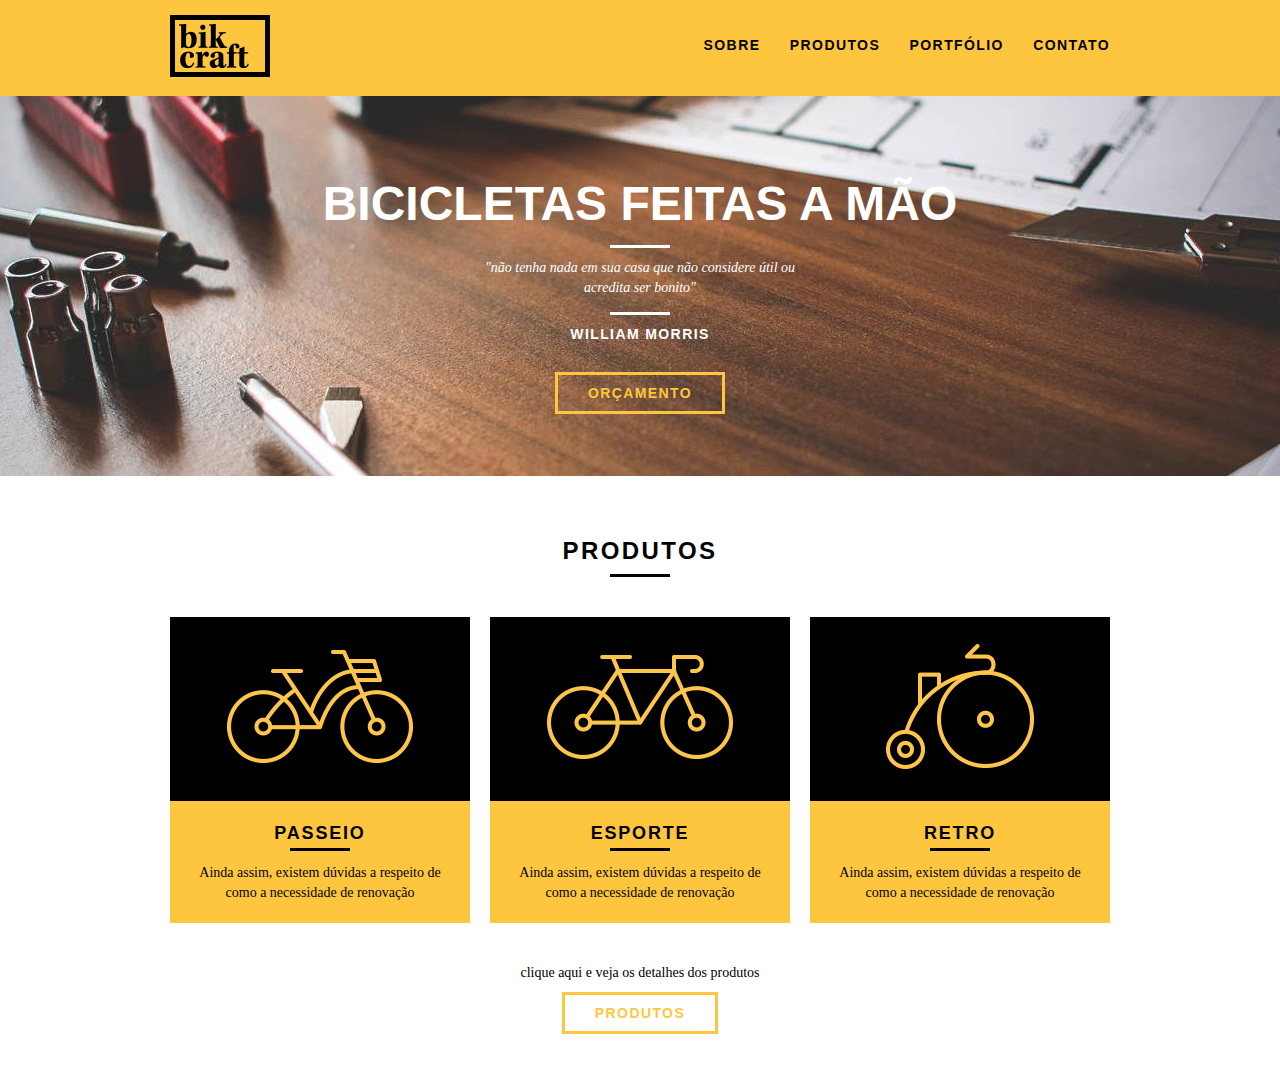
==== index.html @ b8c718c4 "Adding homepage products section" ====
<!DOCTYPE html>
<html lang="pt-br">
  <head>
    <meta charset="utf-8">
    <title>Bikcraft</title>
    <link rel="stylesheet" href="css/normalize.css">
    <link rel="stylesheet" href="css/reset.css">
    <link rel="stylesheet" href="css/grid.css">
    <link rel="stylesheet" href="css/style.css">
  </head>

  <body>

    <header class="header">
      <div class="container">
        <a href="index.html" class="grid-4">
          <img src="img/bikcraft.png" alt="Bikcraft">
        </a>

        <nav class="header_menu grid-12">
          <ul>
            <li>
              <a href="sobre.html">
                Sobre
              </a>
            </li>
            <li>
              <a href="produtos.html">
                Produtos
              </a>
            </li>
            <li>
              <a href="portfolio.html">
                Portfólio
              </a>
            </li>
            <li>
              <a href="contato.html">
                Contato
              </a>
            </li>
          </ul>
        </nav>
      </div>

    </header>

    <section class="introducao">
      <div class="container">
        <h1>Bicicletas Feitas a Mão</h1>
        <blockquote class="quote-externo">
          <p>"não tenha nada em sua casa que não considere útil ou acredita ser bonito"</p>
          <cite>WILLIAM MORRIS</cite>
        </blockquote>

        <a href="produtos.html" class="btn">Orçamento</a>
      </div>
    </section>

    <section class="container produtos">
      <h2 class="subtitulo">Produtos</h2>

      <ul class="produtos-lista">
        <li class="grid-1-3">
          <div class="produtos-icone">
            <img src="img/produtos/passeio.png" alt="Bikcraft passeio">
          </div>
          <h3>Passeio</h3>
          <p>Ainda assim, existem dúvidas a respeito de como a necessidade de renovação</p>
        </li>

        <li class="grid-1-3">
          <div class="produtos-icone">
            <img src="img/produtos/esporte.png" alt="Bikcraft esporte">
          </div>
          <h3>Esporte</h3>
          <p>Ainda assim, existem dúvidas a respeito de como a necessidade de renovação</p>
        </li>

        <li class="grid-1-3">
          <div class="produtos-icone">
            <img src="img/produtos/retro.png" alt="Bikcraft retro">
          </div>
          <h3>Retro</h3>
          <p>Ainda assim, existem dúvidas a respeito de como a necessidade de renovação</p>
        </li>

      </ul>

      <div class="call">
        <p>clique aqui e veja os detalhes dos produtos</p>
        <a href="produtos.html" class="btn btn-preto">Produtos</a>
      </div>

    </section>

  </body>
</html>
---- css/grid.css ----
*, *:before, *:after {
  -webkit-box-sizing: border-box; 
  -moz-box-sizing: border-box; 
  box-sizing: border-box;
}

.container {
	width: 960px;
	margin: 0 auto;
	padding: 0px;
	position: relative;
}

.container:after, .container:before {
	content: " ";
	display: table;
}

.container:after {
	clear: both;
}

.grid-1, .grid-2, .grid-3, .grid-4, .grid-5, .grid-6, .grid-7, .grid-8, .grid-9, .grid-10, .grid-11, .grid-12, .grid-13, .grid-14, .grid-15, .grid-16, .grid-1-3 {
	float: left;
	margin-left: 10px;
	margin-right: 10px;
}

.grid-1 	{width: 40px;}
.grid-2 	{width: 100px;}
.grid-3 	{width: 160px;}
.grid-4 	{width: 220px;}
.grid-5 	{width: 280px;}
.grid-6 	{width: 340px;}
.grid-7 	{width: 400px;}
.grid-8 	{width: 460px;}
.grid-9 	{width: 520px;}
.grid-10 	{width: 580px;}
.grid-11 	{width: 640px;}
.grid-12 	{width: 700px;}
.grid-13 	{width: 760px;}
.grid-14 	{width: 820px;}
.grid-15 	{width: 880px;}
.grid-16 	{width: 940px;}
.grid-1-3	{width: 300px;}
---- css/style.css ----
/* Estilos Gerais */

body {
  font-family: Arial, Helvetica, sans-serif;
}

p { 
  font-family: Georgia, "Times New Roman", serif;
  font-size: 14px;
  line-height: 20px;
}

.btn {
  border: 3px solid #fec63e;
  padding: 10px 30px;
  color: #fec63e;
  font-size: 14px;
  font-weight: bold;
  line-height: 20px;
  text-transform: uppercase;
  letter-spacing: .1em;
}

.btn:hover {
  color: #FFF;
  border-color: #FFF;
}

.btn.btn-preto:hover {
  color: #000;
  border-color: #000;
}


.subtitulo {
  font-size: 24px;
  font-weight: bold;
  line-height: 30px;
  letter-spacing: .1em;
  color: #000;
  text-transform: uppercase;
  text-align: center;
  margin-bottom: 40px;
}

.subtitulo:after {
  content: "";
  display: block;
  width: 60px;
  height: 3px;
  background: #000;
  margin: 8px auto;
}

/* Header */

.header {
  position: fixed;
  top: 0;
  width: 100%;
  background: #fec63e;
  padding: 15px 0;
  z-index: 10;
}

.header_menu {
  text-align: right;
}

.header_menu ul li {
  display: inline-block;
  margin-left: 25px;
  margin-top: 20px;
}

.header_menu ul li a {
  color: #000;
  font-weight: bold;
  text-transform: uppercase;
  letter-spacing: .1em;
  font-size: 14px;
  line-height: 20px;
  padding: 10px 0;
}

.header_menu ul li a:hover {
  color: #fff;
}

/* Introdução */

.introducao {
  width: 100%;
  height: 380px;
  background: url("../img/bg.jpg") no-repeat center;
  background-size: cover;
  margin-top: 96px;
  text-align: center;
  padding-top: 80px;
}

.introducao h1 {
  font-size: 48px;
  color: #FFF;
  font-weight: bold;
  text-transform: uppercase;
}

.quote-externo {
  max-width: 320px;
  margin: 0 auto;
  color: #FFF;
  margin-bottom: 40px;
}

.quote-externo p {
  font-style: italic;
}

.quote-externo p:before, .quote-externo p:after {
  content: "";
  display: block;
  width: 60px;
  height: 3px;
  background: #FFF;
  margin: 14px auto 10px auto;
}

.quote-externo cite {
  font-style: normal;
  font-weight: bold;
  font-size: 14px;
  letter-spacing: .1em;
}

/* Produtos */

.produtos {
  padding: 60px 0;
}

.produtos-lista li {
  background: #fec63e;
  text-align: center;
}

.produtos-lista li h3 {
  font-size: 18px;
  font-weight: bold;
  line-height: 25px;
  text-transform: uppercase;
  letter-spacing: .1em;
  margin-top: 20px;
}

.produtos-lista li h3:after {
  content: "";
  display: block;
  width: 60px;
  height: 3px;
  background: #000;
  margin: 2px auto;
}

.produtos-icone {
  background: #000;
  padding: 20px;
}

.produtos-lista li p {
  padding: 10px 20px 20px 20px;
}

.call {
  padding-top: 40px;
  text-align: center;
  clear: both;
}

.call p {
  margin-bottom: 20px;
}
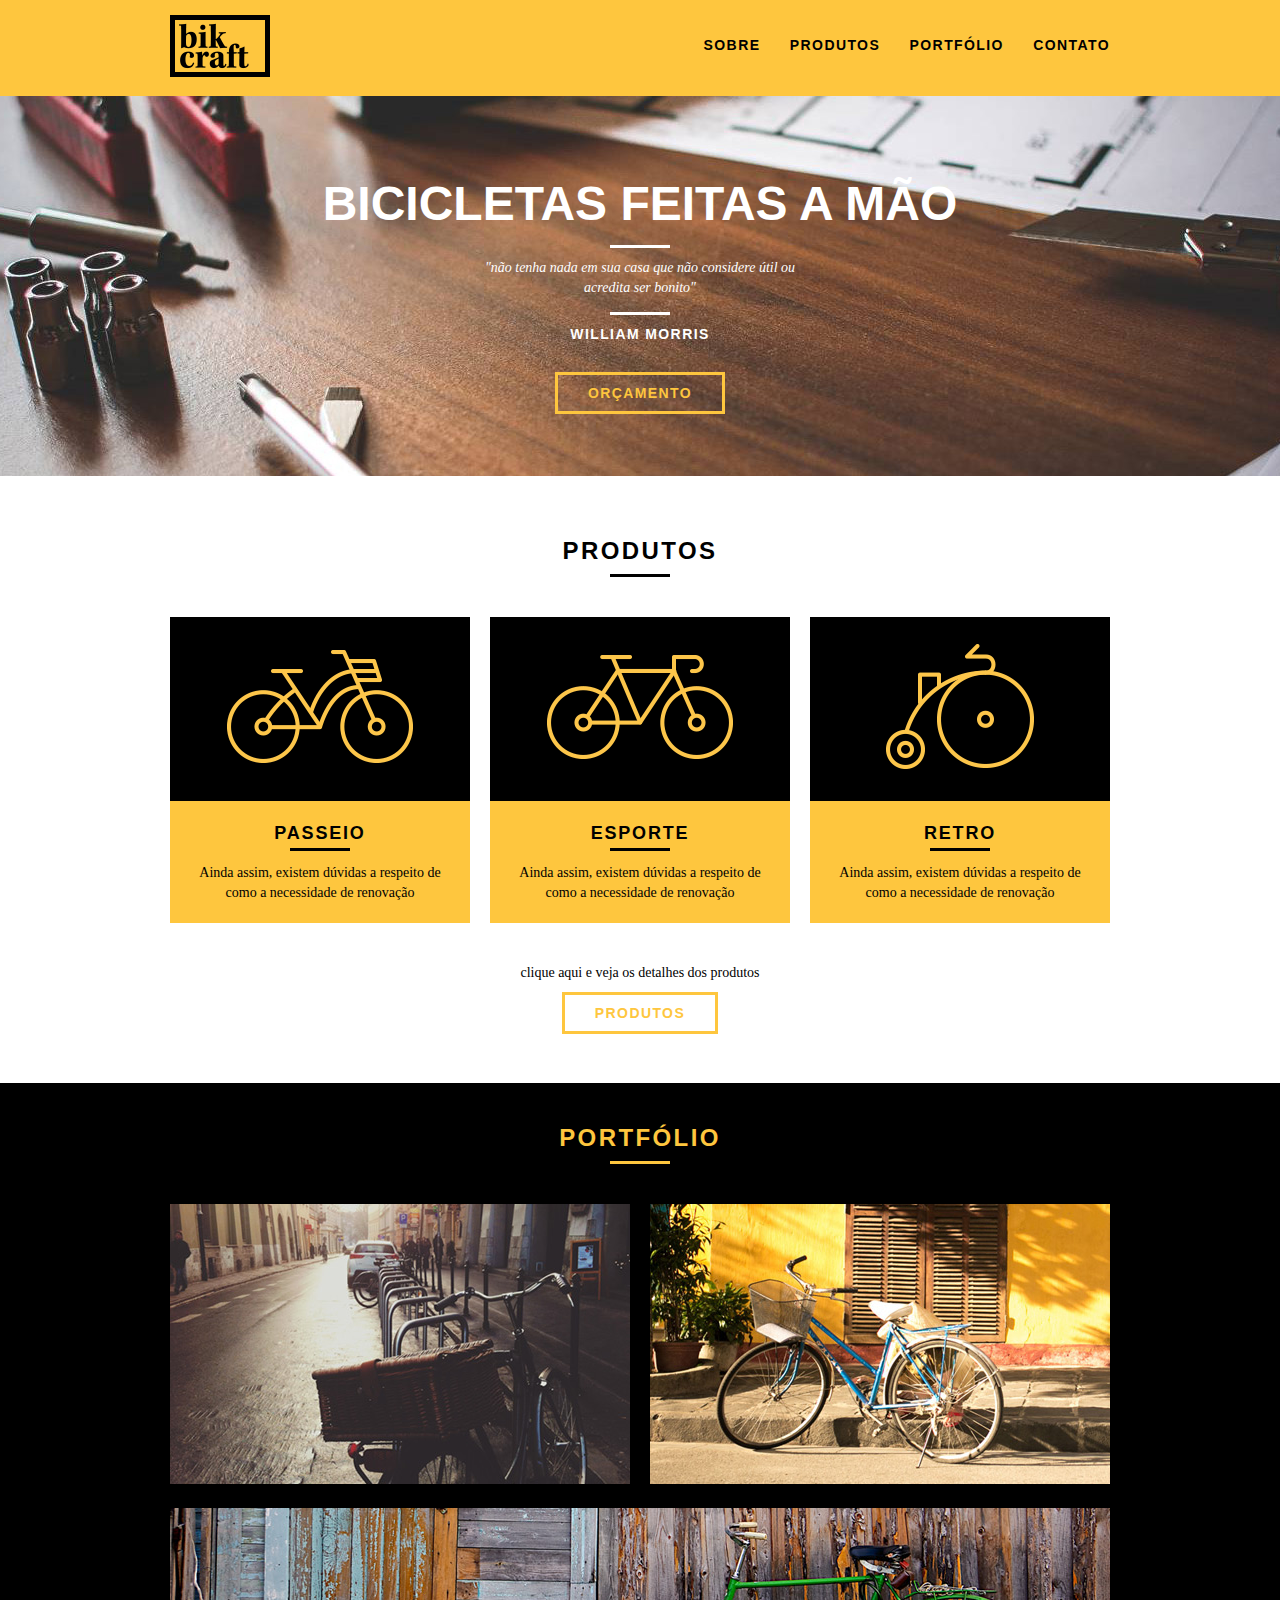
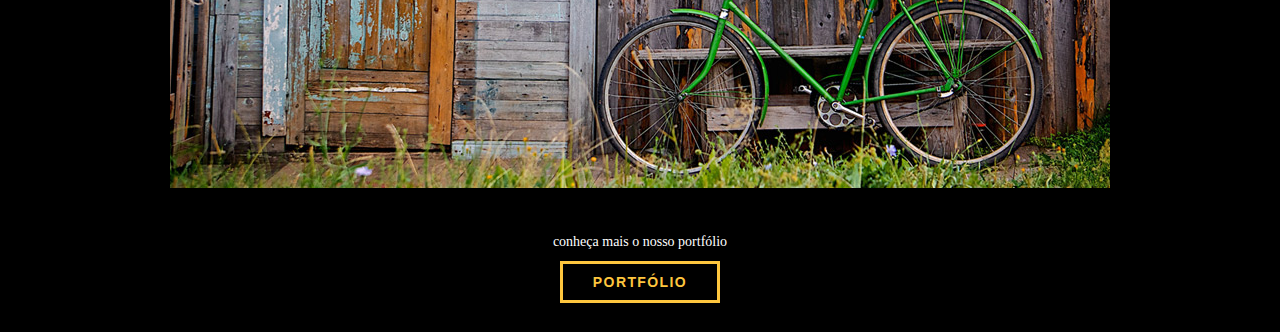
==== commit 25621533: "Adding home portfolio" ====
--- a/index.html
+++ b/index.html
@@ -94,5 +94,25 @@
 
     </section>
 
+    <!-- Fecha Produtos -->
+
+    <section class="portfolio">
+      <div class="container">
+
+        <h2 class="subtitulo">Portfólio</h2>
+        <ul class="portfolio-lista">
+          <li class="grid-8"><img src="img/portfolio/retro.jpg" alt="bicicleta retro"></li>
+          <li class="grid-8"><img src="img/portfolio/passeio.jpg" alt="bicicleta passeio"></li>
+          <li class="grid-16"><img src="img/portfolio/esporte.jpg" alt="bicicleta esporte"></li>
+        </ul>
+
+        <div class="call">
+          <p>conheça mais o nosso portfólio</p>
+          <a href="portfolio.html" class="btn">Portfólio</a>
+        </div>
+
+      </div>
+    </section>
+
   </body>
 </html>--- a/css/style.css
+++ b/css/style.css
@@ -179,4 +179,28 @@
 
 .call p {
   margin-bottom: 20px;
+}
+
+/* Portfólio */
+
+.portfolio {
+  width: 100%;
+  background: #000;
+  padding: 40px 0;
+}
+
+.portfolio  .subtitulo {
+  color: #fec63e;
+}
+
+.portfolio  .subtitulo:after {
+  background: #fec63e;
+}
+
+.portfolio-lista li:last-child {
+  margin-top: 20px;
+}
+
+.portfolio .call p {
+  color: #FFF;
 }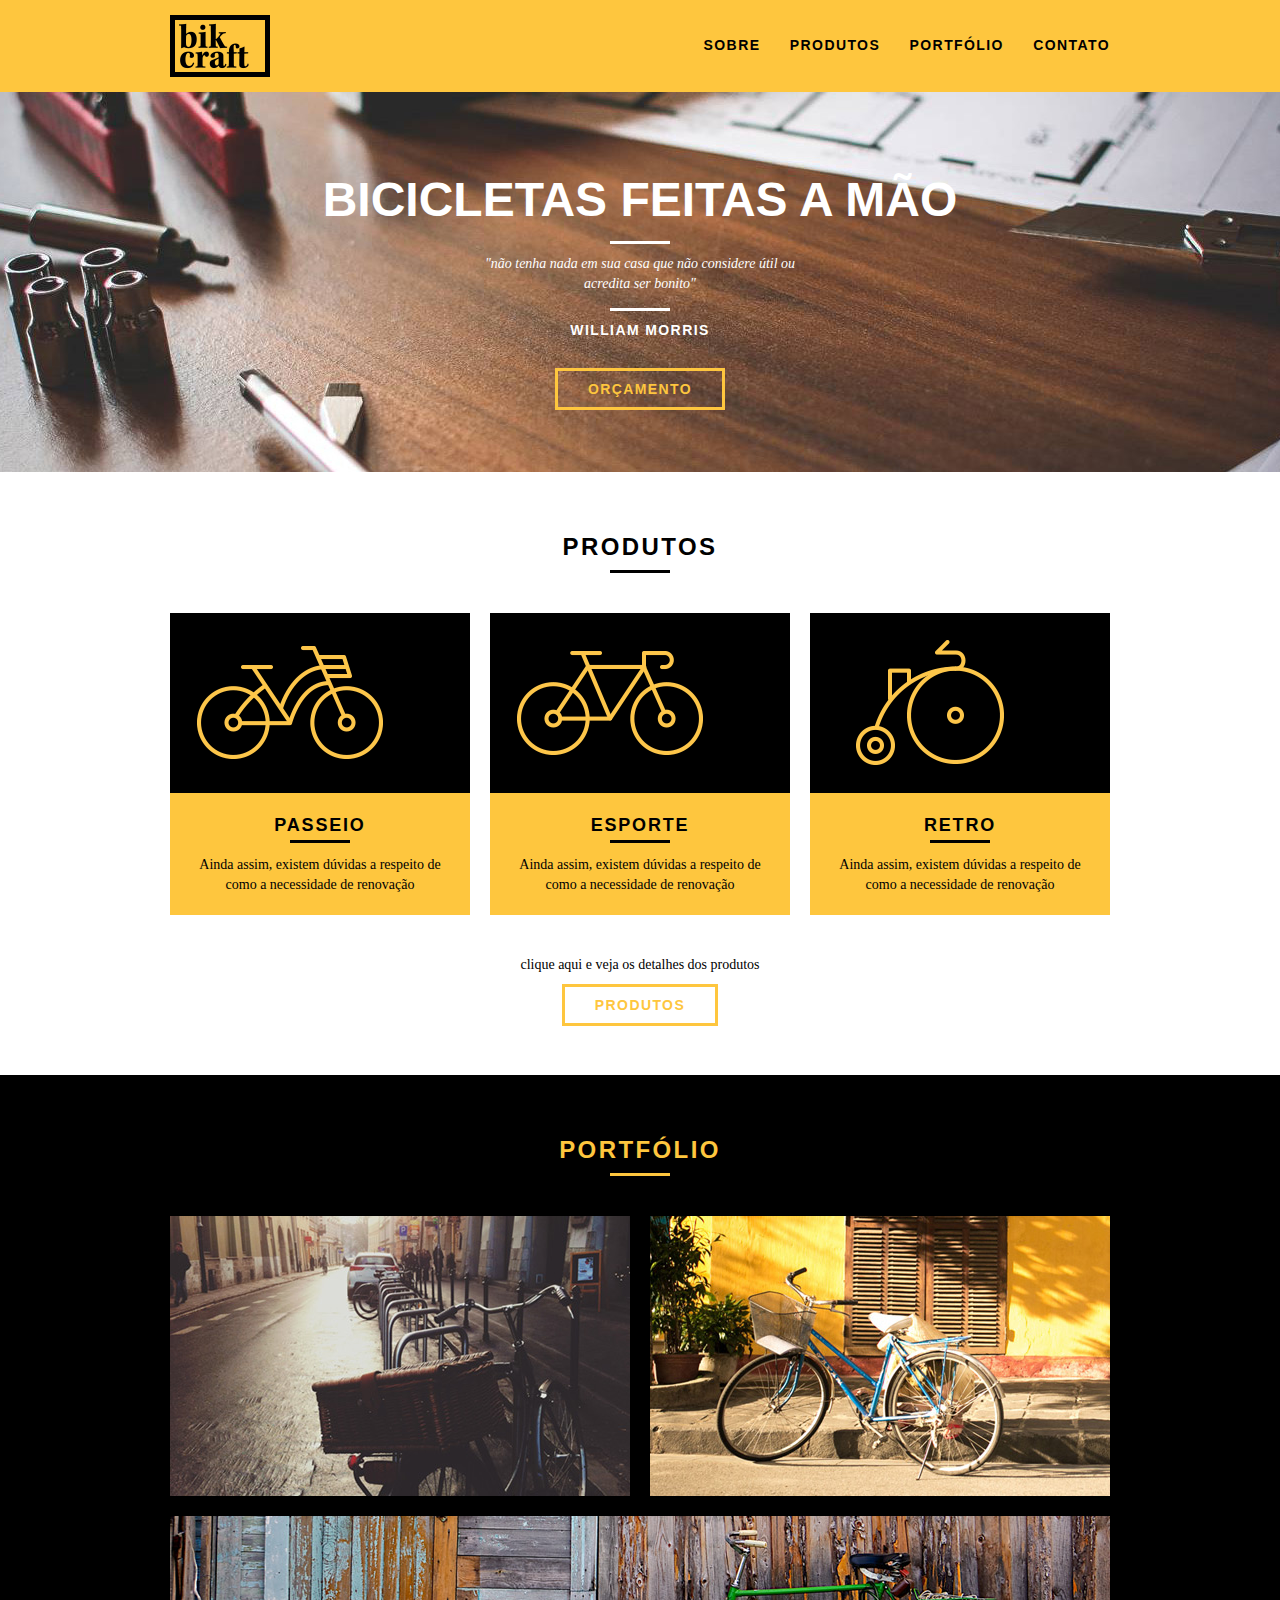
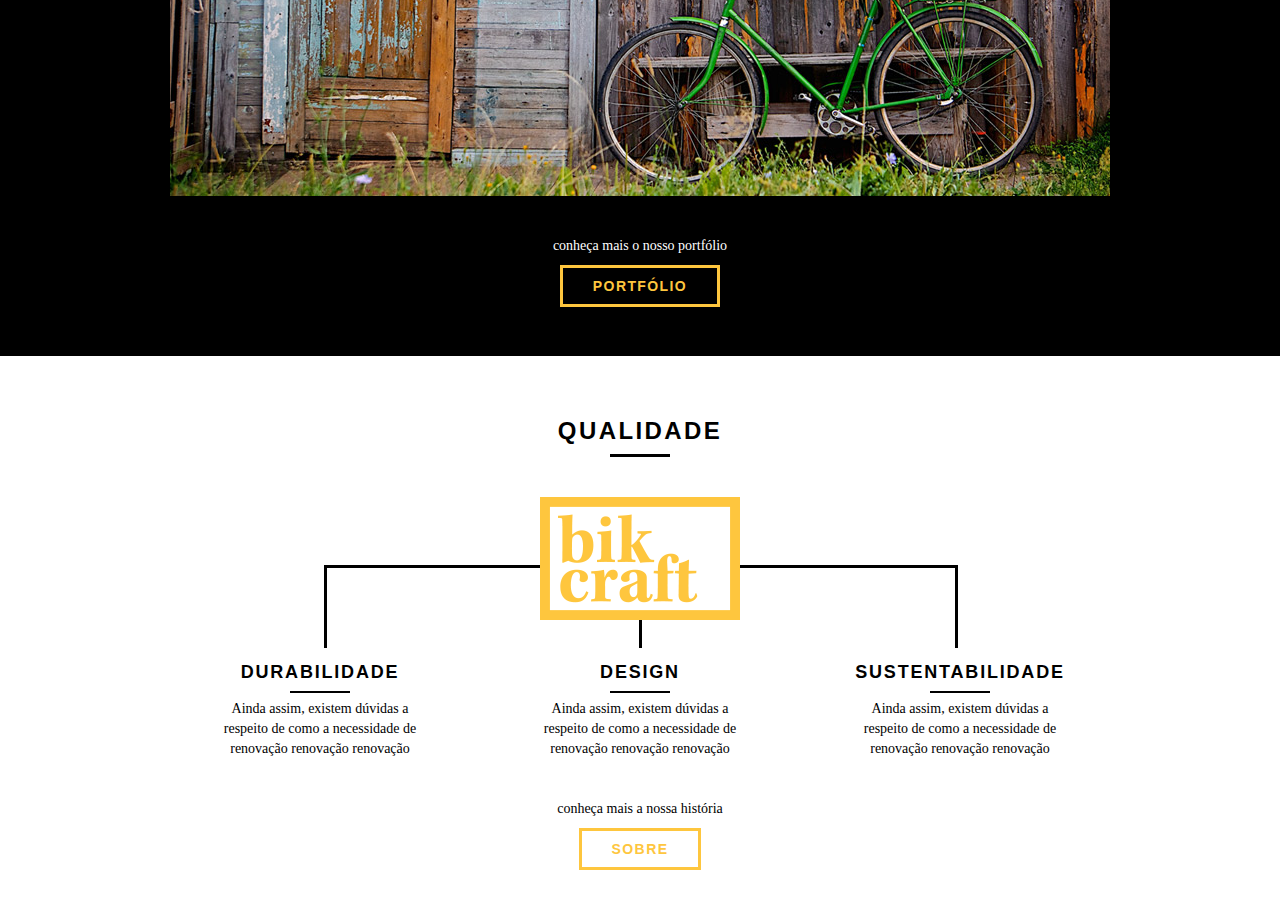
==== commit c52cf64a: "Adding home quality" ====
--- a/index.html
+++ b/index.html
@@ -114,5 +114,40 @@
       </div>
     </section>
 
+    <!-- Fecha Portfólio -->
+
+    <section class="container qualidade">
+      <h2 class="subtitulo">Qualidade</h2>
+      <img src="img/bikcraft-qualidade.png" alt="Bikcraft">
+
+      <ul class="qualidade-lista">
+        <li class="grid-1-3">
+          <h3>Durabilidade</h3>
+          <p>
+            Ainda assim, existem dúvidas a respeito de como a necessidade de renovação renovação renovação
+          </p>
+        </li>
+
+        <li class="grid-1-3">
+          <h3>Design</h3>
+          <p>
+            Ainda assim, existem dúvidas a respeito de como a necessidade de renovação renovação renovação
+          </p>
+        </li>
+
+        <li class="grid-1-3">
+          <h3>Sustentabilidade</h3>
+          <p>
+            Ainda assim, existem dúvidas a respeito de como a necessidade de renovação renovação renovação
+          </p>
+        </li>
+      </ul>
+
+      <div class="call">
+        <p>conheça mais a nossa história</p>
+        <a href="sobre.html" class="btn btn-preto">Sobre</a>
+      </div>
+    </section>
+
   </body>
 </html>--- a/css/style.css
+++ b/css/style.css
@@ -8,6 +8,10 @@
   font-family: Georgia, "Times New Roman", serif;
   font-size: 14px;
   line-height: 20px;
+}
+
+img {
+  display: block;
 }
 
 .btn {
@@ -30,7 +34,6 @@
   color: #000;
   border-color: #000;
 }
-
 
 .subtitulo {
   font-size: 24px;
@@ -94,7 +97,7 @@
   height: 380px;
   background: url("../img/bg.jpg") no-repeat center;
   background-size: cover;
-  margin-top: 96px;
+  margin-top: 92px;
   text-align: center;
   padding-top: 80px;
 }
@@ -186,7 +189,7 @@
 .portfolio {
   width: 100%;
   background: #000;
-  padding: 40px 0;
+  padding: 60px 0;
 }
 
 .portfolio  .subtitulo {
@@ -203,4 +206,53 @@
 
 .portfolio .call p {
   color: #FFF;
+}
+
+/* Qualidade */
+
+.qualidade {
+  padding: 60px 0;
+}
+
+.qualidade:after {
+  content: "";
+  width: 634px;
+  height: 83px;
+  display: block;
+  background: url("../img/linhas.png") no-repeat center;
+  position: absolute;
+  top: 209px;
+  right: 162px;
+  z-index: -1;
+}
+
+.qualidade img {
+  margin: 0 auto;
+}
+
+.qualidade-lista {
+  padding-top: 20px;
+}
+
+.qualidade-lista li {
+  text-align: center;
+  padding: 0 40px;
+}
+
+.qualidade-lista li h3 {
+  font-weight: bold;
+  font-size: 18px;
+  line-height: 25px;
+  text-transform: uppercase;
+  letter-spacing: .1em;
+  margin-top: 20px;
+}
+
+.qualidade-lista li h3:after {
+  content: "";
+  display: block;
+  width: 60px;
+  height: 2px;
+  background: #000;
+  margin: 6px auto;
 }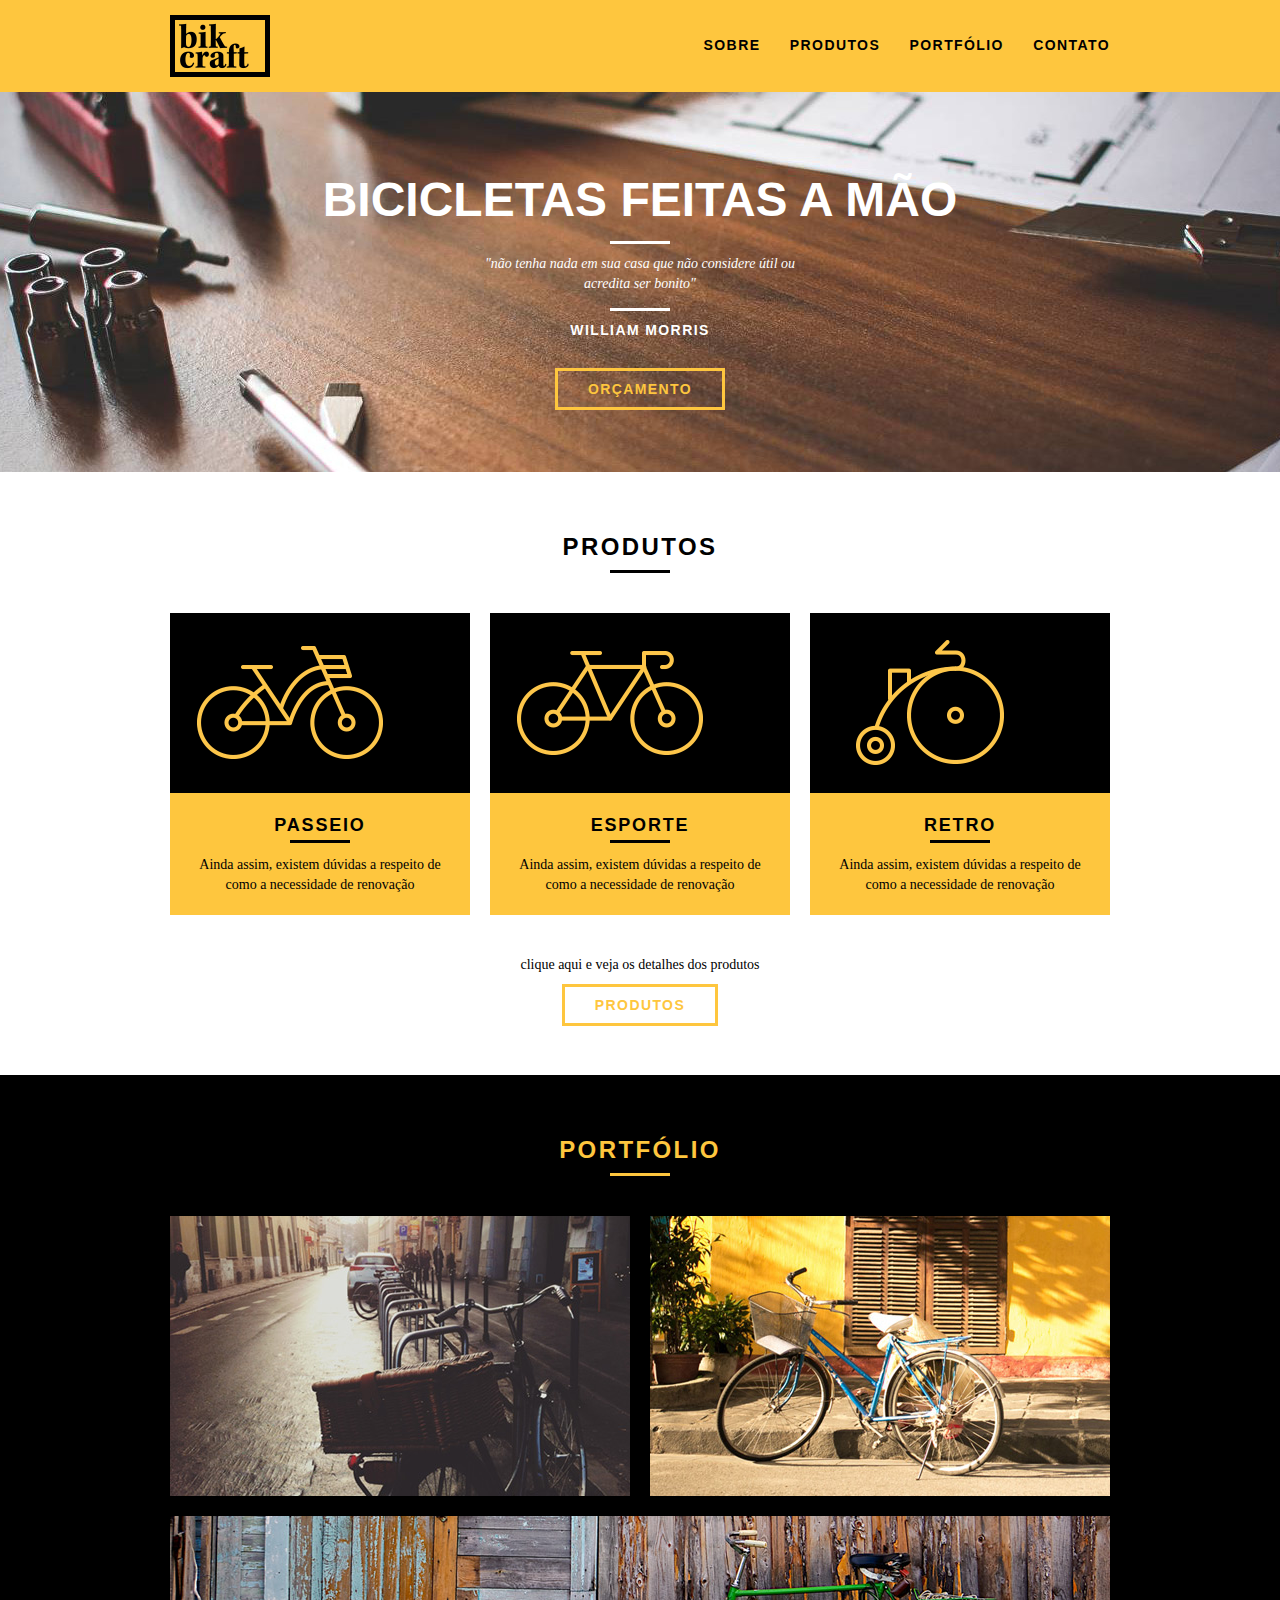
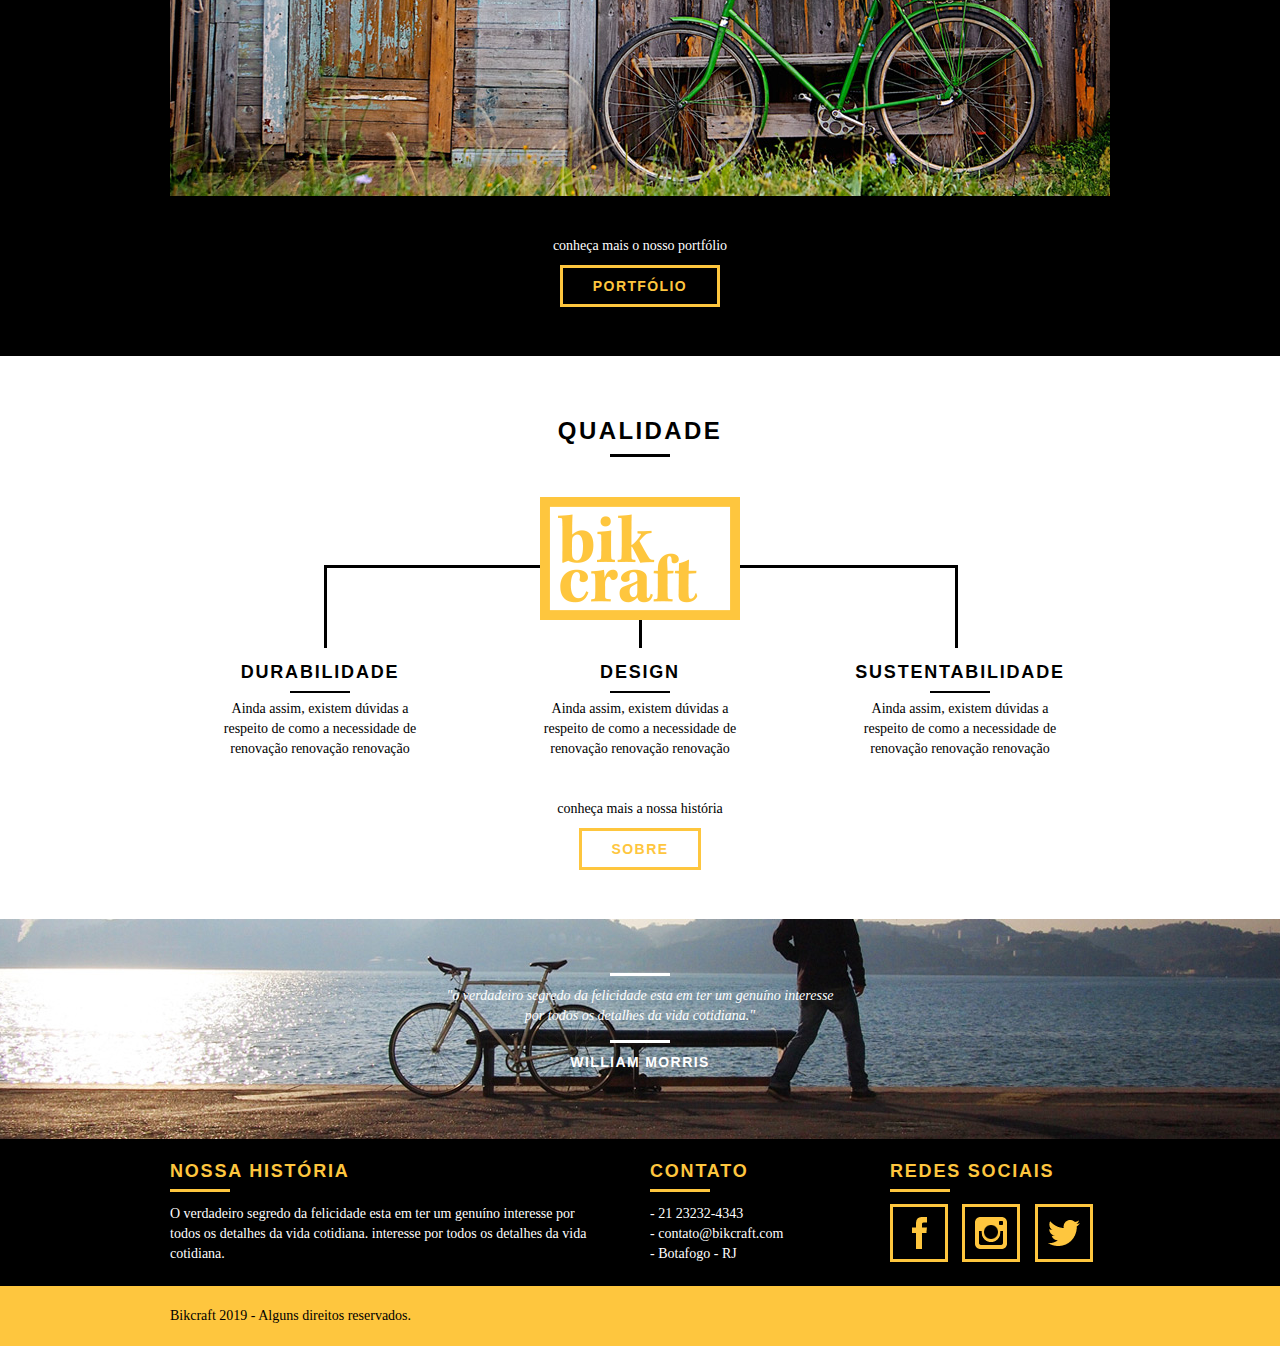
==== commit 80c0e7ed: "Adding footer and ending it" ====
--- a/index.html
+++ b/index.html
@@ -149,5 +149,61 @@
       </div>
     </section>
 
+    <!-- Fecha qualidade -->
+
+    <section class="quebra">
+      <blockquote class="quote-externo container">
+        <p>"o verdadeiro segredo da felicidade esta em ter um genuíno interesse por todos os detalhes da vida cotidiana."</p>
+        <cite>WILLIAM MORRIS</cite>
+      </blockquote>
+    </section>
+
+    <footer>
+      <div class="footer">
+        <div class="container">
+          <div class="grid-8 footer-historia">
+            <h3>Nossa História</h3>
+            <p>O verdadeiro segredo da felicidade esta em ter um genuíno interesse por todos os detalhes da vida cotidiana. interesse por todos os detalhes da vida cotidiana.</p>
+          </div>
+
+          <div class="grid-4 footer-contato">
+            <h3>Contato</h3>
+            <ul>
+              <li>- 21 23232-4343</li>
+              <li>- contato@bikcraft.com</li>
+              <li>- Botafogo - RJ</li>
+            </ul>
+          </div>
+
+          <div class="grid-4 footer-redes">
+            <h3>Redes Sociais</h3>
+            <ul>
+              <li>
+                <a href="http://facebook.com" target="_blank">
+                  <img src="img/redes-sociais/facebook.png" alt="facebook">
+                </a>
+              </li>
+              <li>
+                <a href="http://instagram.com" target="_blank">
+                  <img src="img/redes-sociais/instagram.png" alt="instagram">
+                </a>
+              </li>
+              <li>
+                <a href="http://twitter.com" target="_blank">
+                  <img src="img/redes-sociais/twitter.png" alt="twitter">
+                </a>
+              </li>
+            </ul>
+          </div>
+        </div>
+      </div>
+
+      <div class="copyright">
+        <div class="container">
+          <p class="grid-16">Bikcraft 2019 - Alguns direitos reservados.</p>
+        </div>
+      </div>
+    </footer>
+
   </body>
 </html>--- a/css/style.css
+++ b/css/style.css
@@ -255,4 +255,77 @@
   height: 2px;
   background: #000;
   margin: 6px auto;
+}
+
+/* Quebra */
+
+.quebra {
+  width: 100%;
+  height: 220px;
+  background: url("../img/bg-footer.jpg") no-repeat center;
+  background-size: cover;
+  text-align: center;
+  padding-top: 40px;
+}
+
+.quebra > .quote-externo {
+  max-width: 400px;
+}
+
+/* Footer */
+
+.footer {
+  width: 100%;
+  background: #000;
+  color: #FFF;
+  padding: 20px 0;
+}
+
+.footer h3 {
+  font-size: 18px;
+  line-height: 24px;
+  color: #fec63e;
+  text-transform: uppercase;
+  letter-spacing: .1em;
+  font-weight: bold;
+}
+
+.footer h3:after {
+  content: "";
+  display: block;
+  background: #fec63e;
+  width: 60px;
+  height: 3px;
+  margin: 6px 0 12px 0;
+}
+
+.footer-historia {
+  padding-right: 40px;
+}
+
+.footer-contato ul li {
+  font-size: 14px;
+  line-height: 20px;
+  font-family: Georgia, 'Times New Roman', Times, serif;
+}
+
+.footer-redes ul li {
+  display: inline-block;
+  margin-right: 10px;
+}
+
+.footer-redes ul li a {
+  border: 3px solid #fec63e;
+  display: block;
+  padding: 10px;
+}
+
+.footer-redes ul li a:hover {
+  border-color: #FFF;
+}
+
+.copyright {
+  width: 100%;
+  background: #fec63e;
+  padding: 20px 0;
 }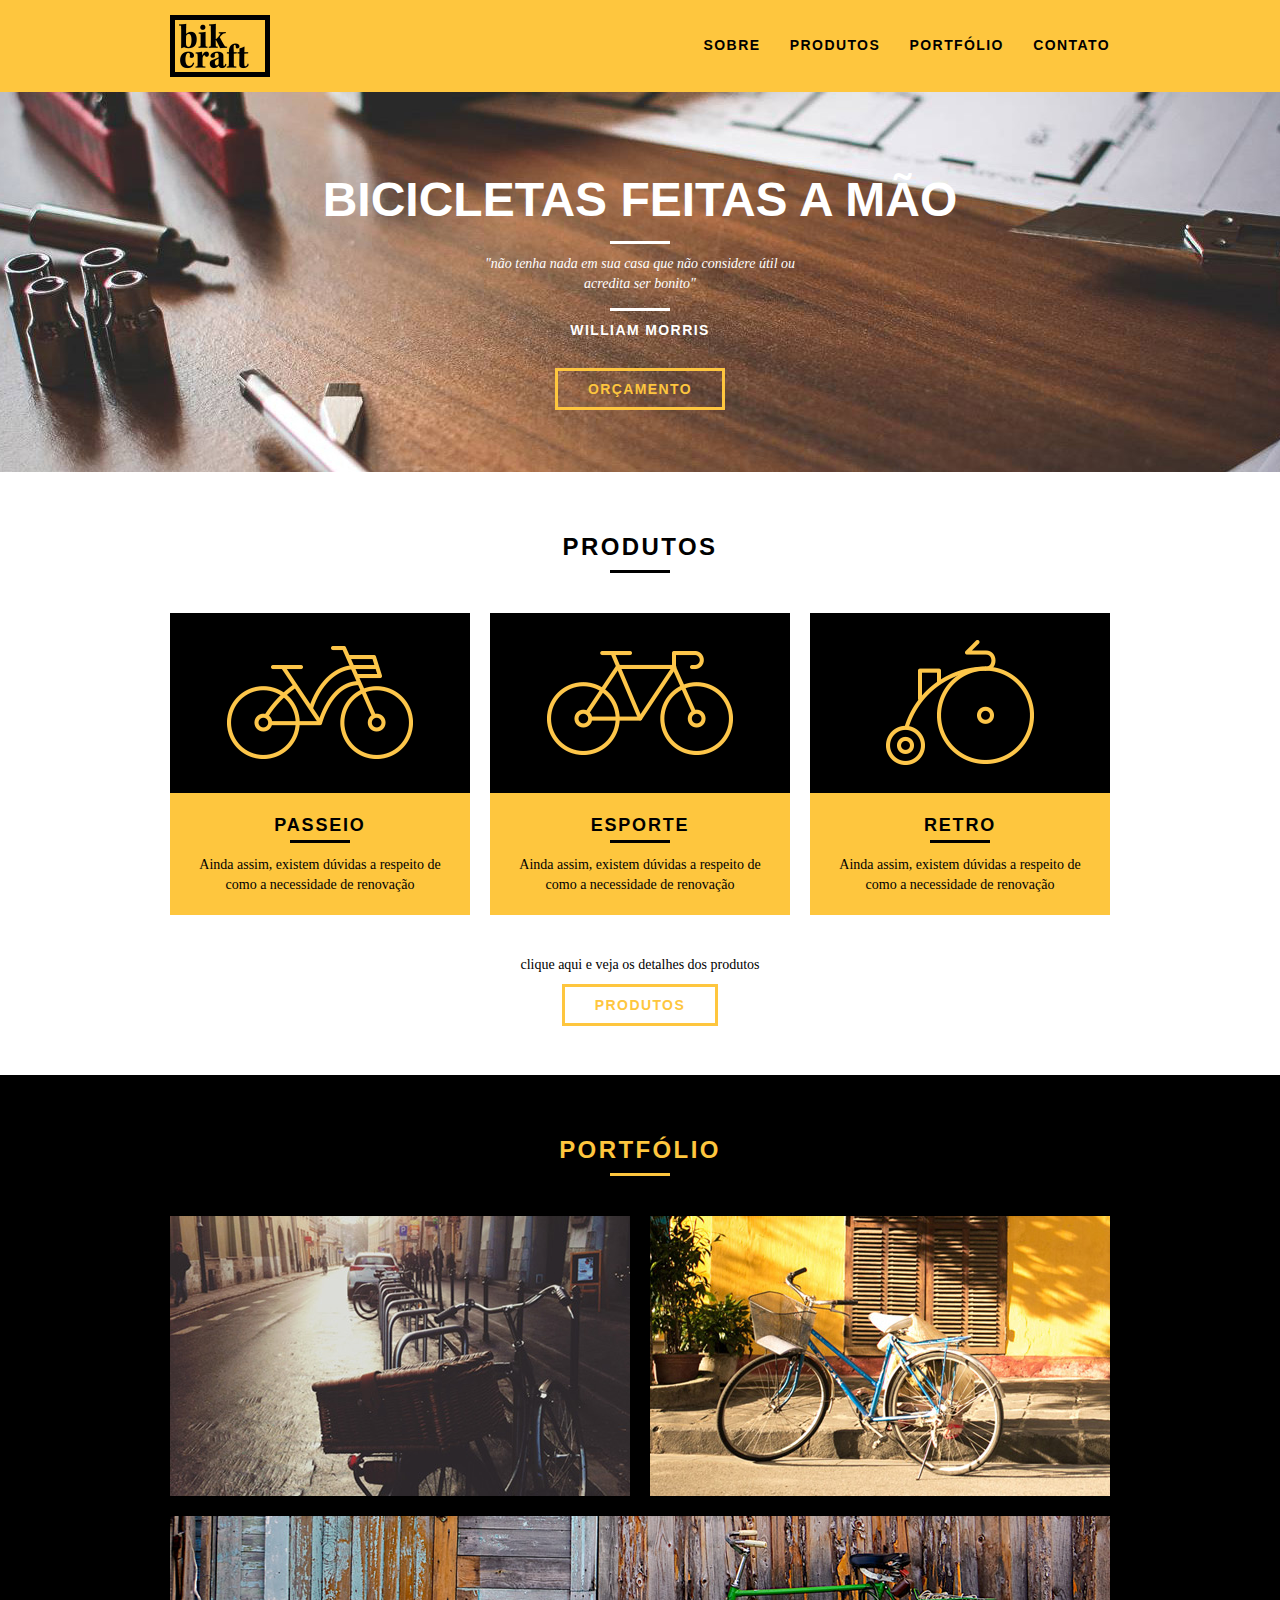
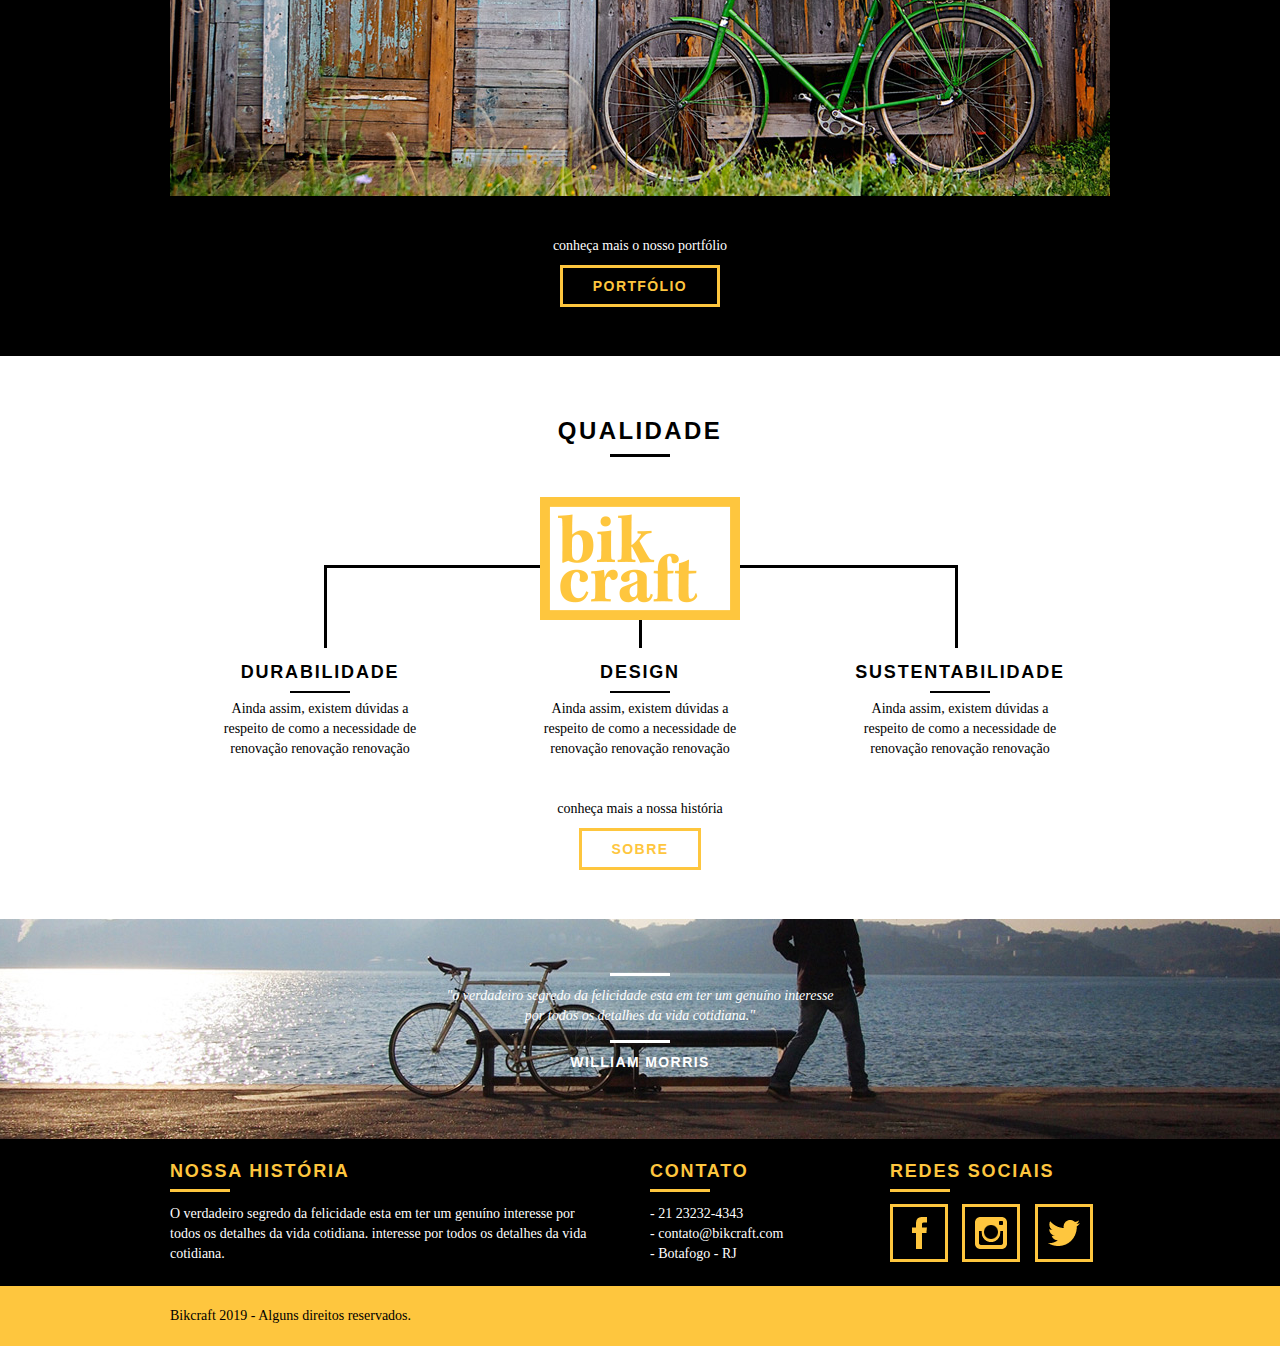
==== commit e6cb6b0a: "Adding responsivo.css and adjusting header" ====
--- a/index.html
+++ b/index.html
@@ -7,6 +7,7 @@
     <link rel="stylesheet" href="css/reset.css">
     <link rel="stylesheet" href="css/grid.css">
     <link rel="stylesheet" href="css/style.css">
+    <link rel="stylesheet" href="css/responsivo.css">
   </head>
 
   <body>
--- a/css/grid.css
+++ b/css/grid.css
@@ -42,4 +42,40 @@
 .grid-14 	{width: 820px;}
 .grid-15 	{width: 880px;}
 .grid-16 	{width: 940px;}
-.grid-1-3	{width: 300px;}+.grid-1-3	{width: 300px;}
+
+@media only screen and (min-width: 788px) and (max-width: 979px) {
+	.container {
+		width: 768px;
+	}
+
+	.grid-1 	{width: 28px;}
+	.grid-2 	{width: 76px;}
+	.grid-3 	{width: 124px;}
+	.grid-4 	{width: 172px;}
+	.grid-5 	{width: 220px;}
+	.grid-6 	{width: 268px;}
+	.grid-7 	{width: 316px;}
+	.grid-8 	{width: 364px;}
+	.grid-9 	{width: 412px;}
+	.grid-10 	{width: 460px;}
+	.grid-11 	{width: 508px;}
+	.grid-12 	{width: 556px;}
+	.grid-13 	{width: 604px;}
+	.grid-14 	{width: 652px;}
+	.grid-15 	{width: 700px;}
+	.grid-16 	{width: 748px;}
+	.grid-1-3	{width: 236px;}
+}
+
+@media only screen and (max-width: 787px) {
+	.container {
+		width: 300px;
+	}
+
+	.grid-1, .grid-2, .grid-3, .grid-4, .grid-5, .grid-6, .grid-7, .grid-8, .grid-9, .grid-10, .grid-11, .grid-12, .grid-13, .grid-14, .grid-15, .grid-16, .grid-1-3 {
+		width: 300px;
+		margin: 0 0 20px 0;
+		float: none;
+	}
+}--- a/css/style.css
+++ b/css/style.css
@@ -12,6 +12,7 @@
 
 img {
   display: block;
+  max-width: 100%;
 }
 
 .btn {
@@ -55,6 +56,25 @@
   margin: 8px auto;
 }
 
+.subtitulo-interno {
+  font-size: 24px;
+  font-weight: bold;
+  line-height: 30px;
+  letter-spacing: .1em;
+  color: #000;
+  text-transform: uppercase;
+  margin-bottom: 20px;
+}
+
+.subtitulo-interno:after {
+  content: "";
+  display: block;
+  width: 60px;
+  height: 3px;
+  background: #000;
+  margin: 8px 0;
+}
+
 /* Header */
 
 .header {
@@ -90,6 +110,10 @@
   color: #fff;
 }
 
+.header_menu ul li a.menu-ativo {
+  color: #FFF;
+}
+
 /* Introdução */
 
 .introducao {
@@ -136,6 +160,32 @@
   letter-spacing: .1em;
 }
 
+/* Introdução Interna  */
+
+.introducao-interna {
+  width: 100%;
+  margin-top: 92px;
+  height: 160px;
+  text-align: center;
+  color: #FFF;
+  padding-top: 30px;
+}
+
+.introducao-interna h1 {
+  font-size: 36px;
+  font-weight: bold;
+  text-transform: uppercase;
+}
+
+.introducao-interna h1:after{
+  content: "";
+  display: block;
+  background-color: #FFF;
+  height: 3px;
+  width: 60px;
+  margin: 6px auto 10px auto;
+}
+
 /* Produtos */
 
 .produtos {
@@ -169,6 +219,11 @@
   background: #000;
   padding: 20px;
 }
+
+.produtos-icone img {
+  margin: 0 auto;
+}
+
 
 .produtos-lista li p {
   padding: 10px 20px 20px 20px;
@@ -232,6 +287,7 @@
 
 .qualidade-lista {
   padding-top: 20px;
+  overflow: auto; /* clear-fix */
 }
 
 .qualidade-lista li {
--- a/css/responsivo.css
+++ b/css/responsivo.css
@@ -0,0 +1,48 @@
+/* Estilo para trablet */
+@media only screen and (min-width: 788px) and (max-width: 979px) {
+	
+}
+
+/* Estilo para smartphone */
+@media only screen and (max-width: 787px) {
+	/* Header */
+	.header {
+		position: relative;
+		padding-bottom: 0;
+	}
+
+	.header img {
+		margin: 0 auto 10px auto;
+	}
+
+	.header_menu {
+		text-align: center;
+	}
+
+	.header_menu ul li {
+		margin: 5px;
+	}
+
+	.header_menu ul li a {
+		border: 4px solid #000;
+		width: 136px;
+		display: block;
+		float: left;
+	}
+
+	.header_menu ul li a:hover {
+		border-color: #FFF;
+	}
+
+	.header_menu ul li a.menu-ativo {
+		border-color: #FFF;
+	}
+
+	/* Introducao */
+	.introducao {
+		margin-top: 0;
+		padding-top: 20px;
+		background: url("../img/bg-mobile.jpg") no-repeat center;
+		background-size: cover;
+	}
+}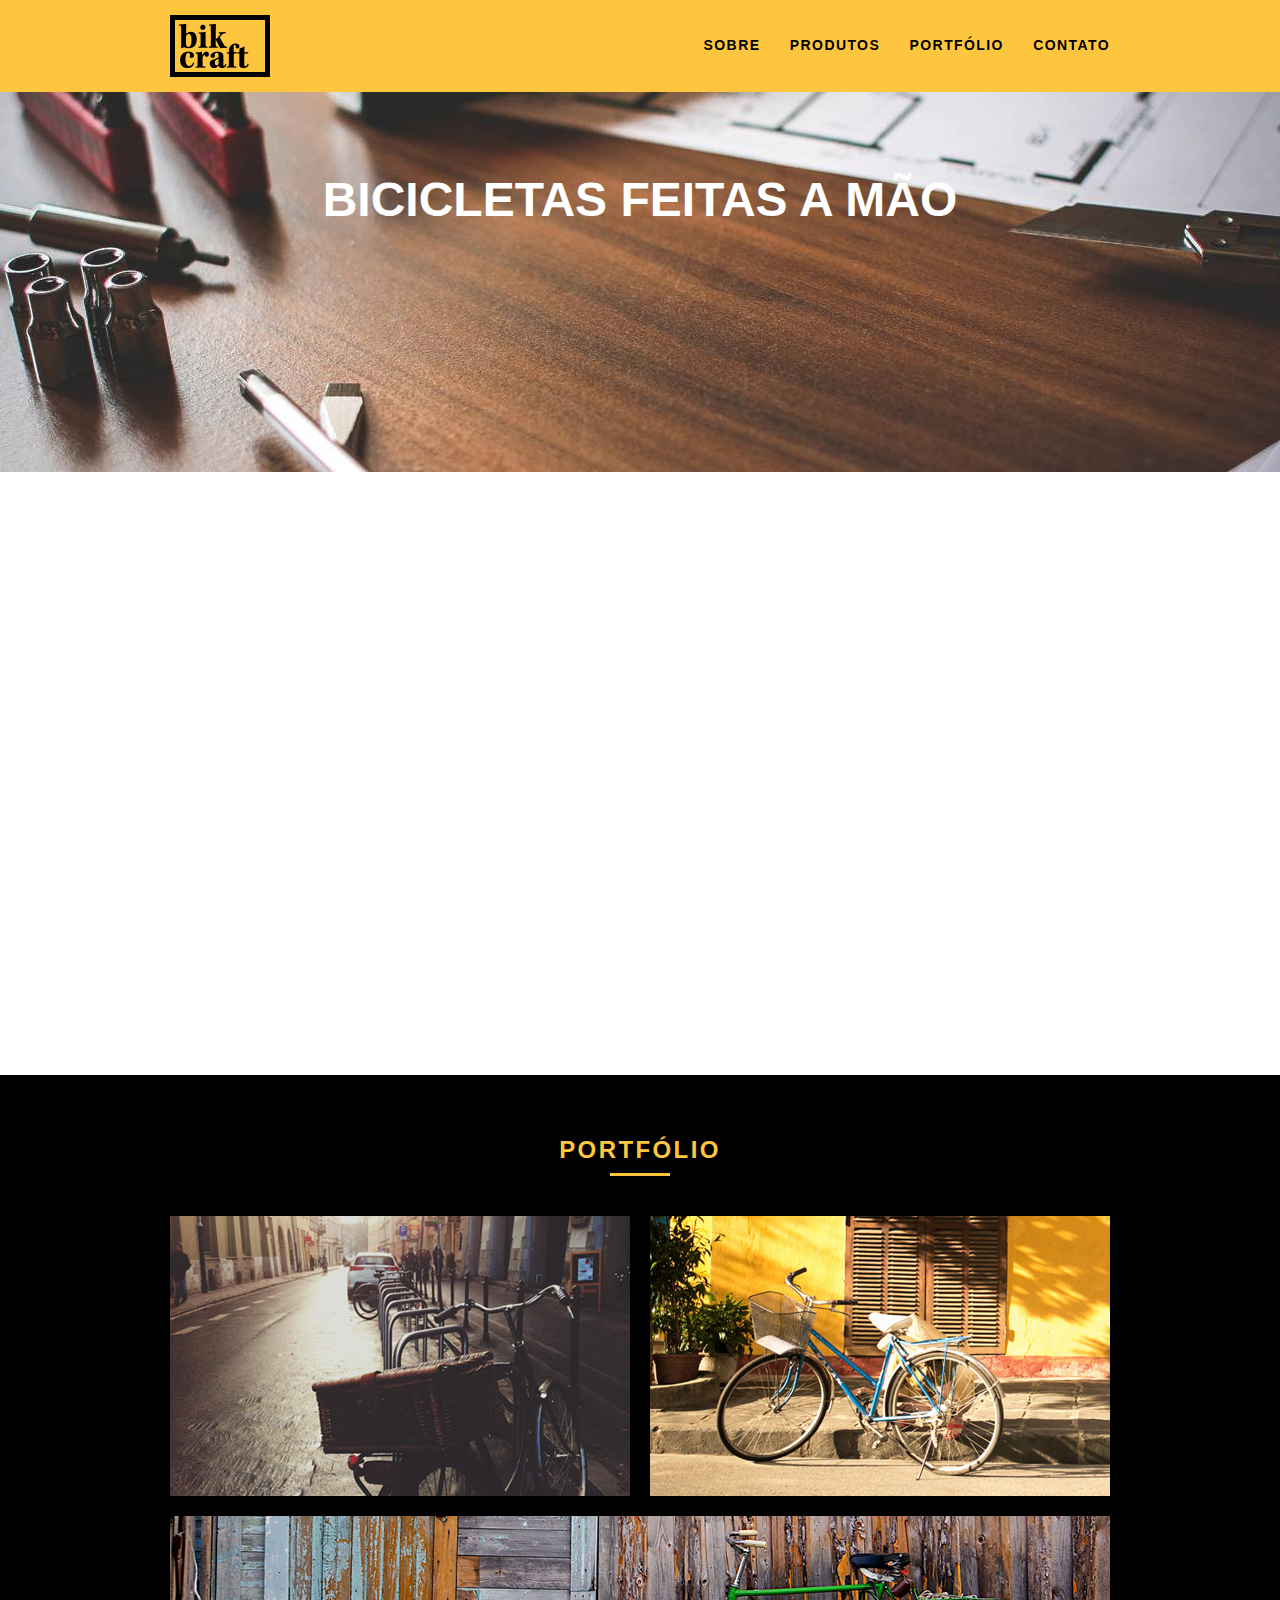
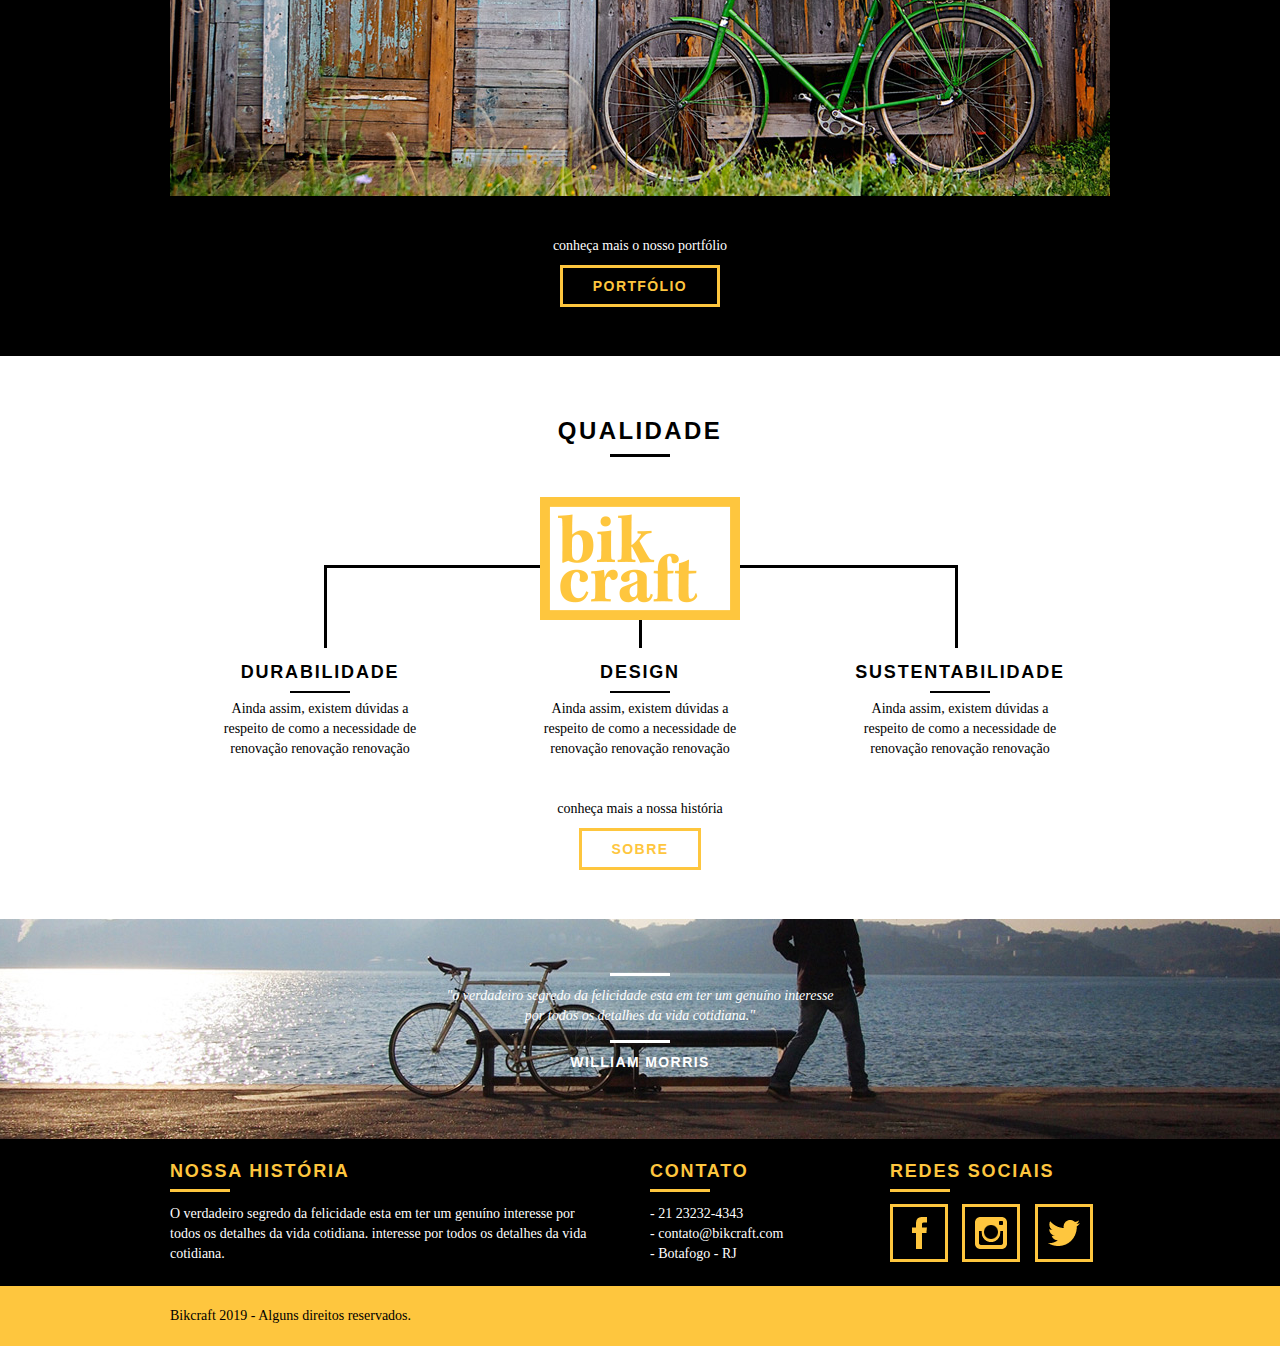
==== commit 24dcb71e: "Adding fadeInDown animation" ====
--- a/index.html
+++ b/index.html
@@ -7,7 +7,7 @@
     <link rel="stylesheet" href="css/reset.css">
     <link rel="stylesheet" href="css/grid.css">
     <link rel="stylesheet" href="css/style.css">
-    <link rel="stylesheet" href="css/responsivo.css">
+    <script>document.documentElement.classList.add("js");</script>
   </head>
 
   <body>
@@ -48,17 +48,17 @@
 
     <section class="introducao">
       <div class="container">
-        <h1>Bicicletas Feitas a Mão</h1>
-        <blockquote class="quote-externo">
+        <h1 data-anime="400" class="fadeInDown">Bicicletas Feitas a Mão</h1>
+        <blockquote data-anime="800" class="quote-externo fadeInDown">
           <p>"não tenha nada em sua casa que não considere útil ou acredita ser bonito"</p>
           <cite>WILLIAM MORRIS</cite>
         </blockquote>
 
-        <a href="produtos.html" class="btn">Orçamento</a>
-      </div>
-    </section>
-
-    <section class="container produtos">
+        <a href="produtos.html" data-anime="1200" class="btn">Orçamento</a>
+      </div>
+    </section>
+
+    <section class="container produtos fadeInDown" data-anime="1600">
       <h2 class="subtitulo">Produtos</h2>
 
       <ul class="produtos-lista">
@@ -206,5 +206,8 @@
       </div>
     </footer>
 
+    <script src="./js/simple-anime.js"></script>
+    <script src="./js/script.js"></script>
+
   </body>
 </html>--- a/css/style.css
+++ b/css/style.css
@@ -12,7 +12,6 @@
 
 img {
   display: block;
-  max-width: 100%;
 }
 
 .btn {
@@ -384,4 +383,72 @@
   width: 100%;
   background: #fec63e;
   padding: 20px 0;
+}
+
+/* Javascript */
+/* Simple Slide */
+.js [data-slide] {
+  position: relative;
+}
+
+.js [data-slide] > * {
+  position: absolute;
+  top: 0px;
+  opacity: 0;
+}
+
+.js [data-slide] > .active {
+  position: relative;
+  opacity: 1;
+  transition: opacity 500ms;
+}
+
+.js [data-slide-nav] {
+  display: block;
+  text-align: center;
+  margin-top: 20px;
+}
+
+.js [data-slide-nav] button {
+  display: inline-block;
+  width: 12px;
+  height: 12px;
+  margin: 4px;
+  border: none;
+  padding: 0;
+  border-radius: 6px;
+  text-indent: -99px;
+  overflow: hidden;
+  background: #1d1d1d;
+  outline: none;
+}
+
+.js [data-slide-nav] button.active {
+  background: #fec63e;
+}
+
+/* Simple Anime */
+/* 6 Adicione o CSS Essêncial abaixo */
+.js [data-anime] {
+  opacity: 0;
+}
+
+/* 7 CSS personalizado dependendo da animação desejada */
+.js .fadeInDown {
+  transform: translate3d(0,-20px,0);
+}
+.js .fadeInUp {
+  transform: translate3d(0,20px,0);
+}
+.js .fadeInRight {
+  transform: translate3d(20px,0,0);
+}
+.js .fadeInLeft {
+  transform: translate3d(-20px,0,0);
+}
+
+.js .anime {
+  opacity: 1;
+  transform: none;
+  transition: transform .8s, opacity .8s;
 }